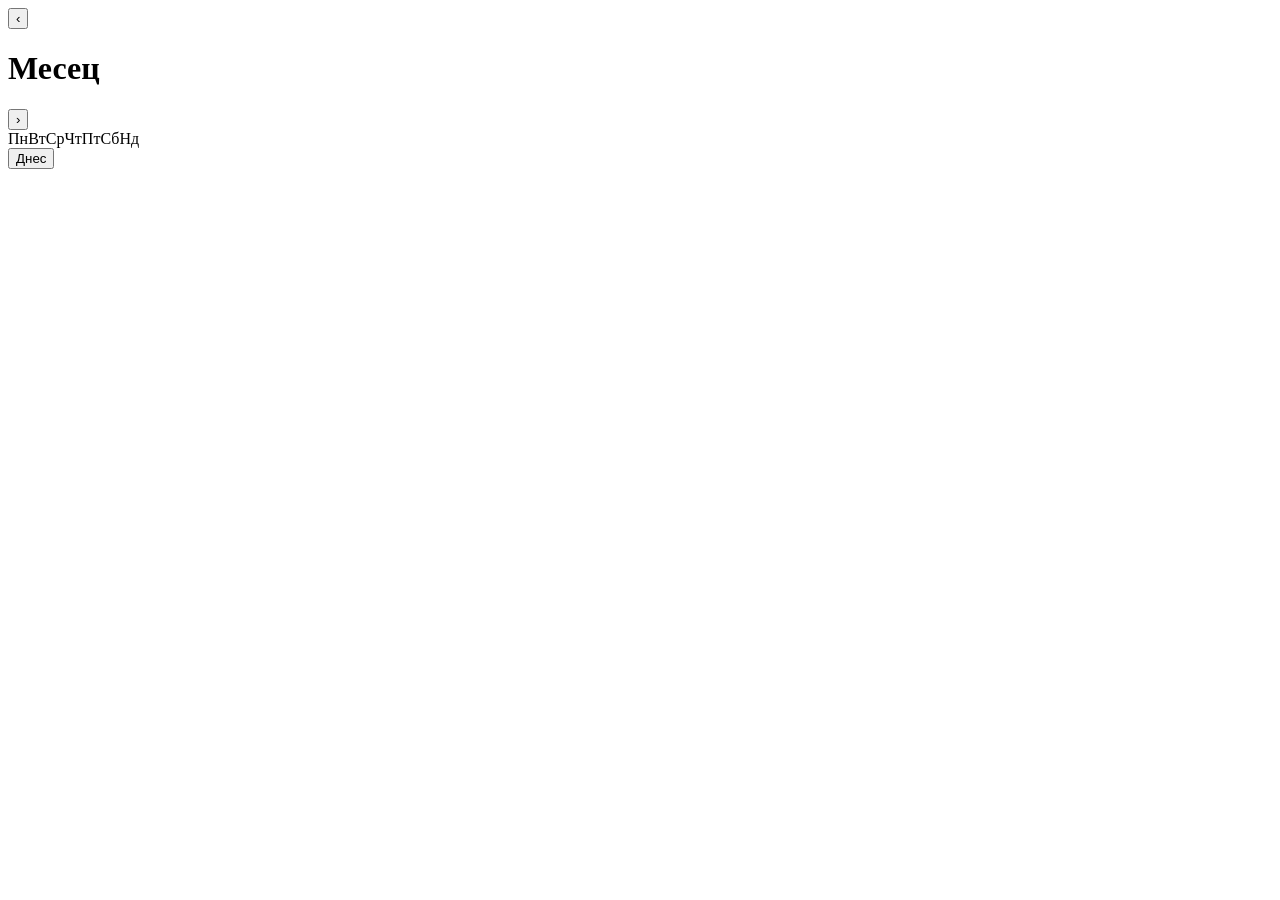
==== index.html @ 389484ac "Add files via upload" ====
<!DOCTYPE html>
<html lang="bg">
<head>
  <meta charset="UTF-8">
  <meta name="viewport" content="width=device-width, initial-scale=1, viewport-fit=cover">
  <meta name="theme-color" content="#2B4C7E">
  <title>Календар</title>
  <link rel="preconnect" href="https://fonts.googleapis.com">
  <link rel="preconnect" href="https://fonts.gstatic.com" crossorigin>
  <link href="https://fonts.googleapis.com/css2?family=Manrope:wght@400;600;800&display=swap" rel="stylesheet">
  <link rel="stylesheet" href="css/style.css">
</head>
<body class="page-calendar">
  <header class="month-bar">
    <button class="nav-btn" id="prevMonth" aria-label="Предишен месец">‹</button>
    <h1 id="monthTitle" class="month-title">Месец</h1>
    <button class="nav-btn" id="nextMonth" aria-label="Следващ месец">›</button>
  </header>

  <main class="calendar">
    <div class="weekdays" aria-hidden="true">
      <span>Пн</span><span>Вт</span><span>Ср</span><span>Чт</span><span>Пт</span><span>Сб</span><span>Нд</span>
    </div>
    <div class="days" id="daysGrid" role="grid"></div>
  </main>

  <footer class="bottom-bar">
    <button class="today-btn" id="goToday">Днес</button>
  </footer>

  <script src="js/storage.js"></script>
  <script src="js/dates.js"></script>
  <script src="js/calendar.js"></script>
</body>
</html>
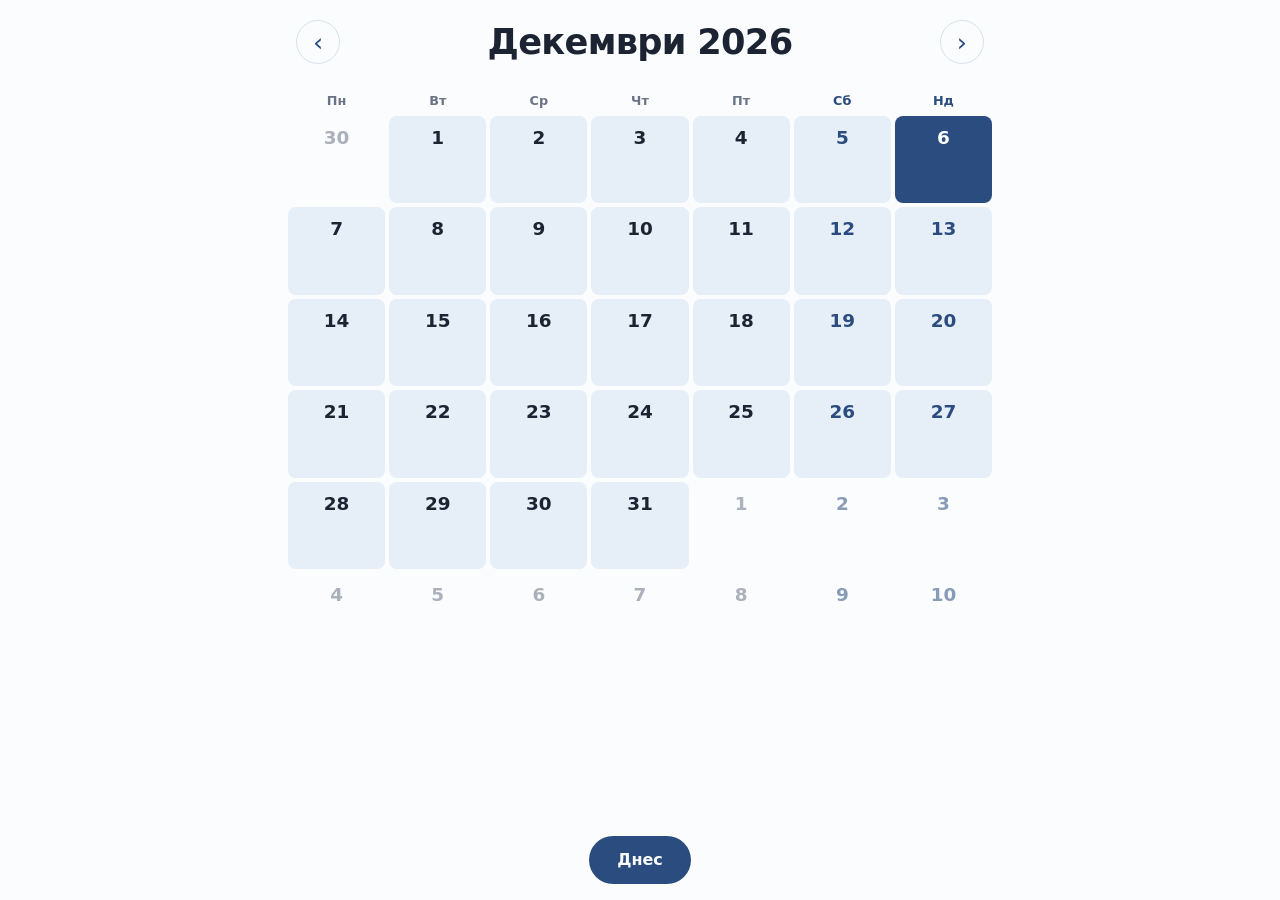
==== commit a823466c: "Add files via upload" ====
--- a/index.html
+++ b/index.html
@@ -8,7 +8,7 @@
   <link rel="preconnect" href="https://fonts.googleapis.com">
   <link rel="preconnect" href="https://fonts.gstatic.com" crossorigin>
   <link href="https://fonts.googleapis.com/css2?family=Manrope:wght@400;600;800&display=swap" rel="stylesheet">
-  <link rel="stylesheet" href="css/style.css">
+  <link rel="stylesheet" href="css/style.css?v=4">
 </head>
 <body class="page-calendar">
   <header class="month-bar">
@@ -28,8 +28,8 @@
     <button class="today-btn" id="goToday">Днес</button>
   </footer>
 
-  <script src="js/storage.js"></script>
-  <script src="js/dates.js"></script>
-  <script src="js/calendar.js"></script>
+  <script src="js/storage.js?v=4"></script>
+  <script src="js/dates.js?v=4"></script>
+  <script src="js/calendar.js?v=4"></script>
 </body>
 </html>
--- a/css/style.css
+++ b/css/style.css
@@ -0,0 +1,330 @@
+/* ===== Цветове и основа ===== */
+:root {
+  --paper: #FBFCFE;
+  --ink: #1C2433;
+  --muted: #6A7486;
+  --blue: #2B4C7E;
+  --sky: #E6EEF8;
+  --line: #D9E1EC;
+  --gold: #E9A23B;
+  --danger: #B3412E;
+  --radius-s: 8px;
+  --radius-l: 18px;
+  color-scheme: light;
+  box-sizing: border-box;
+  padding-top: env(safe-area-inset-top, 0px);
+  padding-bottom: env(safe-area-inset-bottom, 0px);
+}
+@media (prefers-color-scheme: dark) {
+  :root {
+    --paper: #121822;
+    --ink: #E8EDF5;
+    --muted: #93A0B5;
+    --blue: #7FA6DD;
+    --sky: #1D2737;
+    --line: #2A3547;
+    --gold: #F0B65A;
+    --danger: #E07A66;
+    color-scheme: dark;
+  }
+}
+
+*, *::before, *::after { box-sizing: inherit; }
+
+html, body { height: 100%; }
+
+body {
+  margin: 0;
+  font-family: "Manrope", system-ui, -apple-system, "Segoe UI", Roboto, sans-serif;
+  background: var(--paper);
+  color: var(--ink);
+  line-height: 1.5;
+  -webkit-text-size-adjust: 100%;
+}
+
+button, input, textarea { font: inherit; color: inherit; }
+
+:focus-visible { outline: 3px solid var(--gold); outline-offset: 2px; }
+
+.nav-btn {
+  display: inline-grid;
+  place-items: center;
+  width: 44px;
+  height: 44px;
+  border: 1px solid var(--line);
+  border-radius: 50%;
+  background: transparent;
+  color: var(--blue);
+  font-size: 1.6rem;
+  line-height: 1;
+  text-decoration: none;
+  cursor: pointer;
+}
+.nav-btn:active { background: var(--sky); }
+
+/* ===== Календар ===== */
+.page-calendar {
+  display: flex;
+  flex-direction: column;
+  max-width: 720px;
+  margin: 0 auto;
+}
+
+.month-bar {
+  display: flex;
+  align-items: center;
+  justify-content: space-between;
+  gap: 12px;
+  padding: 16px;
+}
+
+.month-title {
+  margin: 0;
+  font-size: clamp(1.5rem, 6vw, 2.2rem);
+  font-weight: 800;
+  letter-spacing: -0.02em;
+  text-align: center;
+}
+
+.calendar { flex: 1; padding: 0 8px; }
+
+.weekdays,
+.days {
+  display: grid;
+  grid-template-columns: repeat(7, 1fr);
+  gap: 4px;
+}
+
+.weekdays span {
+  text-align: center;
+  font-size: 0.8rem;
+  font-weight: 600;
+  color: var(--muted);
+  padding: 6px 0;
+}
+.weekdays span:nth-child(n+6) { color: var(--blue); }
+
+.day-cell {
+  position: relative;
+  display: flex;
+  flex-direction: column;
+  align-items: center;
+  justify-content: flex-start;
+  aspect-ratio: 1 / 1.15;
+  padding-top: 8px;
+  border-radius: var(--radius-s);
+  background: var(--sky);
+  color: var(--ink);
+  text-decoration: none;
+  font-weight: 600;
+  font-size: 1.05rem;
+}
+.day-cell.other-month { background: transparent; color: var(--muted); opacity: 0.55; }
+.day-cell.weekend { color: var(--blue); }
+.day-cell.today {
+  background: var(--blue);
+  color: var(--paper);
+}
+.day-cell:active { transform: scale(0.96); }
+
+.dots {
+  display: flex;
+  gap: 3px;
+  margin-top: auto;
+  margin-bottom: 8px;
+}
+.dots i {
+  display: block;
+  width: 6px;
+  height: 6px;
+  border-radius: 50%;
+  background: var(--gold);
+}
+
+.bottom-bar {
+  position: sticky;
+  bottom: 0;
+  display: flex;
+  justify-content: center;
+  padding: 16px;
+  padding-bottom: calc(16px + env(safe-area-inset-bottom, 0px));
+  background: var(--paper);
+}
+
+.today-btn,
+.primary-btn {
+  min-height: 48px;
+  padding: 0 28px;
+  border: 0;
+  border-radius: 999px;
+  background: var(--blue);
+  color: var(--paper);
+  font-weight: 600;
+  cursor: pointer;
+}
+
+/* ===== Страница за ден ===== */
+.page-day { max-width: 640px; margin: 0 auto; }
+
+.day-bar {
+  position: sticky;
+  top: env(safe-area-inset-top, 0px);
+  z-index: 5;
+  display: flex;
+  align-items: center;
+  justify-content: space-between;
+  padding: 12px 16px;
+  background: var(--paper);
+  border-bottom: 1px solid var(--line);
+}
+.page-day::before {
+  content: "";
+  position: fixed;
+  inset: 0 0 auto;
+  height: env(safe-area-inset-top, 0px);
+  z-index: 10;
+  background: var(--paper);
+}
+
+.back-link {
+  color: var(--blue);
+  font-weight: 600;
+  text-decoration: none;
+  padding: 10px 0;
+}
+.day-arrows { display: flex; gap: 8px; }
+
+.day { padding: 8px 20px 40px; }
+
+/* Голямото число — основният акцент на страницата */
+.day-head {
+  display: flex;
+  align-items: flex-end;
+  gap: 16px;
+  padding: 12px 0 20px;
+  border-bottom: 1px solid var(--line);
+}
+.day-number {
+  margin: 0;
+  font-size: clamp(6rem, 34vw, 10rem);
+  font-weight: 800;
+  line-height: 0.82;
+  letter-spacing: -0.06em;
+  color: var(--blue);
+}
+.day-head.is-today .day-number { color: var(--gold); }
+.day-weekday { margin: 0; font-size: 1.4rem; font-weight: 800; }
+.day-month { margin: 0; color: var(--muted); }
+
+.section-title {
+  margin: 28px 0 12px;
+  font-size: 1.1rem;
+  font-weight: 800;
+}
+
+.event-list { list-style: none; margin: 0; padding: 0; }
+
+.event {
+  display: grid;
+  grid-template-columns: 64px 1fr auto;
+  gap: 12px;
+  align-items: start;
+  padding: 14px 0;
+  border-bottom: 1px solid var(--line);
+}
+.event-time { font-weight: 800; color: var(--blue); font-variant-numeric: tabular-nums; }
+.event-time.no-time { color: var(--muted); font-weight: 400; font-size: 0.9rem; }
+.event-title { margin: 0; font-weight: 600; overflow-wrap: anywhere; }
+.event-note { margin: 2px 0 0; color: var(--muted); font-size: 0.95rem; overflow-wrap: anywhere; white-space: pre-wrap; }
+
+.delete-btn {
+  min-width: 44px;
+  min-height: 44px;
+  border: 0;
+  background: transparent;
+  color: var(--danger);
+  font-size: 0.9rem;
+  cursor: pointer;
+}
+
+/* Календар на телефона */
+.cal-box { grid-column: 2 / -1; margin-top: -4px; }
+.cal-row { display: flex; flex-wrap: wrap; align-items: center; gap: 8px; }
+.cal-btn {
+  display: inline-flex;
+  align-items: center;
+  min-height: 40px;
+  padding: 0 14px;
+  border: 1px solid var(--blue);
+  border-radius: 999px;
+  background: transparent;
+  color: var(--blue);
+  font-size: 0.9rem;
+  font-weight: 600;
+  text-decoration: none;
+  cursor: pointer;
+}
+.cal-btn:active { background: var(--sky); }
+.cal-link {
+  min-height: 40px;
+  padding: 0 6px;
+  border: 0;
+  background: transparent;
+  color: var(--muted);
+  font-size: 0.9rem;
+  text-decoration: underline;
+  cursor: pointer;
+}
+.cal-ok { color: var(--blue); font-size: 0.9rem; font-weight: 600; }
+.cal-info { margin: 0 0 8px; font-size: 0.9rem; color: var(--muted); }
+
+.empty { color: var(--muted); margin: 8px 0 0; }
+.empty[hidden] { display: none; }
+
+.event-form {
+  margin-top: 12px;
+  padding: 4px 18px 20px;
+  border-radius: var(--radius-l);
+  background: var(--sky);
+}
+.field { display: block; margin-bottom: 14px; }
+.field span { display: block; font-size: 0.9rem; font-weight: 600; margin-bottom: 4px; }
+.field input,
+.field textarea {
+  width: 100%;
+  min-height: 46px;
+  padding: 10px 12px;
+  border: 1px solid var(--line);
+  border-radius: var(--radius-s);
+  background: var(--paper);
+  font-size: 16px; /* предотвратява автоматичното увеличаване на iPhone */
+}
+.field textarea { resize: vertical; }
+
+/* Час във формат 24 часа */
+.time-field { border: 0; padding: 0; margin: 0 0 14px; min-width: 0; }
+.time-field legend { padding: 0; font-size: 0.9rem; font-weight: 600; margin-bottom: 4px; }
+.time-selects { display: flex; align-items: center; gap: 8px; }
+.time-sep { font-weight: 800; font-size: 1.2rem; }
+.time-selects select {
+  min-height: 46px;
+  min-width: 96px;
+  padding: 10px 12px;
+  border: 1px solid var(--line);
+  border-radius: var(--radius-s);
+  background: var(--paper);
+  color: var(--ink);
+  font: inherit;
+  font-size: 16px;
+  font-variant-numeric: tabular-nums;
+}
+.time-selects select:disabled { opacity: 0.5; }
+.primary-btn { width: 100%; }
+
+@media (min-width: 600px) {
+  .day-cell { aspect-ratio: 1 / 0.9; font-size: 1.15rem; }
+}
+
+@media (prefers-reduced-motion: reduce) {
+  .day-cell:active { transform: none; }
+}
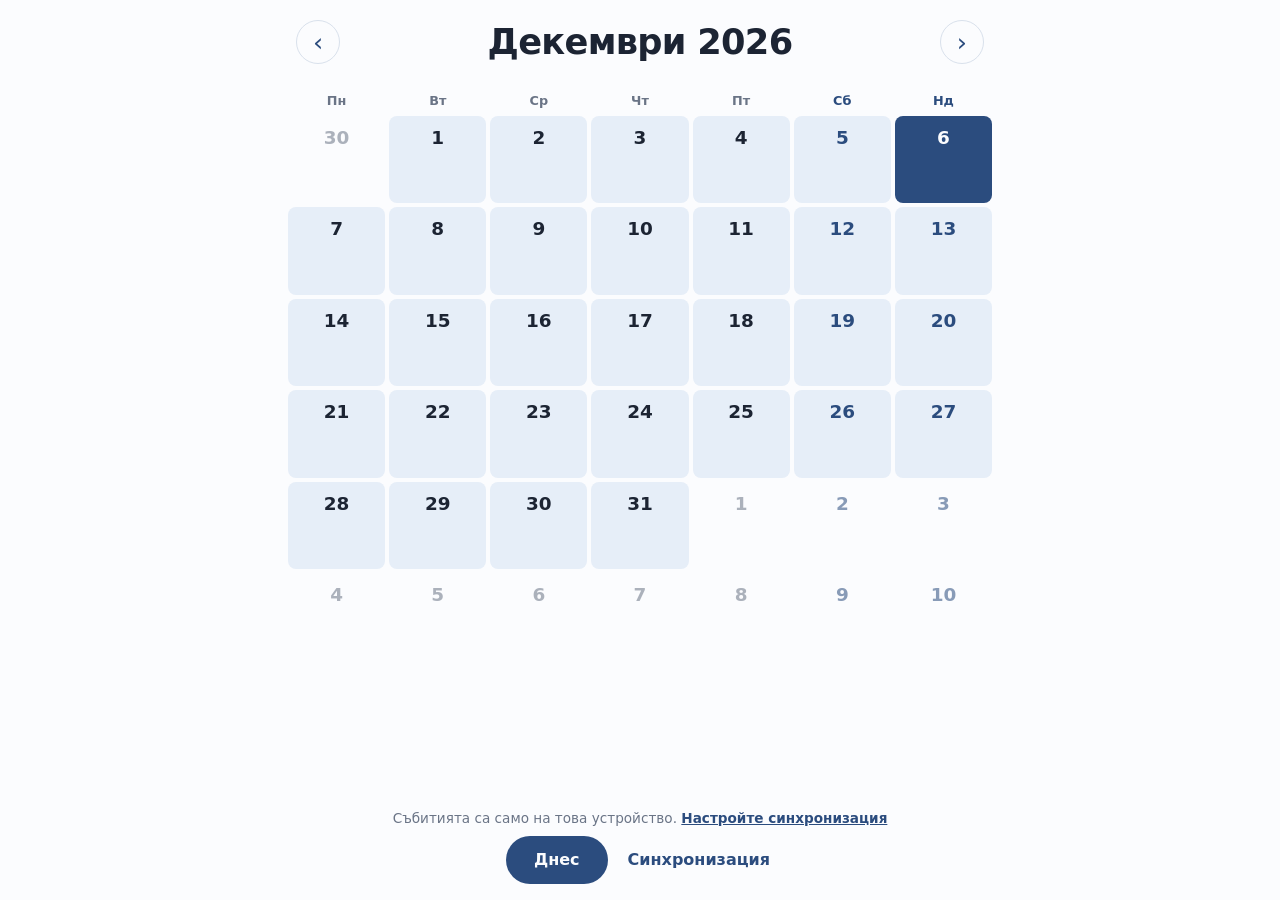
==== commit 486f94b0: "Add files via upload" ====
--- a/index.html
+++ b/index.html
@@ -8,7 +8,7 @@
   <link rel="preconnect" href="https://fonts.googleapis.com">
   <link rel="preconnect" href="https://fonts.gstatic.com" crossorigin>
   <link href="https://fonts.googleapis.com/css2?family=Manrope:wght@400;600;800&display=swap" rel="stylesheet">
-  <link rel="stylesheet" href="css/style.css?v=4">
+  <link rel="stylesheet" href="css/style.css?v=5">
 </head>
 <body class="page-calendar">
   <header class="month-bar">
@@ -25,11 +25,17 @@
   </main>
 
   <footer class="bottom-bar">
-    <button class="today-btn" id="goToday">Днес</button>
+    <p class="sync-status" id="syncStatus"></p>
+    <div class="bottom-actions">
+      <button class="today-btn" id="goToday">Днес</button>
+      <a class="settings-link" href="settings.html">Синхронизация</a>
+    </div>
   </footer>
 
-  <script src="js/storage.js?v=4"></script>
-  <script src="js/dates.js?v=4"></script>
-  <script src="js/calendar.js?v=4"></script>
+  <script src="js/github.js?v=5"></script>
+  <script src="js/storage.js?v=5"></script>
+  <script src="js/dates.js?v=5"></script>
+  <script src="js/calendar.js?v=5"></script>
+  <script src="js/syncstatus.js?v=5"></script>
 </body>
 </html>
--- a/css/style.css
+++ b/css/style.css
@@ -145,7 +145,9 @@
   position: sticky;
   bottom: 0;
   display: flex;
-  justify-content: center;
+  flex-direction: column;
+  align-items: center;
+  gap: 8px;
   padding: 16px;
   padding-bottom: calc(16px + env(safe-area-inset-bottom, 0px));
   background: var(--paper);
@@ -328,3 +330,32 @@
 @media (prefers-reduced-motion: reduce) {
   .day-cell:active { transform: none; }
 }
+
+/* ===== Синхронизация ===== */
+.bottom-actions { display: flex; align-items: center; gap: 16px; }
+.settings-link { color: var(--blue); font-weight: 600; text-decoration: none; padding: 12px 4px; }
+
+.sync-status { margin: 0; font-size: 0.85rem; color: var(--muted); text-align: center; min-height: 1.3em; }
+.page-day .sync-status { text-align: left; margin-top: 12px; }
+.sync-status a { color: var(--blue); font-weight: 600; }
+.sync-status.is-ok::before { content: "✓ "; color: var(--blue); }
+.sync-status.is-auth,
+.sync-status.is-offline { color: var(--danger); }
+
+.settings-title { margin: 8px 0 8px; font-size: 1.8rem; font-weight: 800; letter-spacing: -0.02em; }
+.settings-lead { margin: 0 0 4px; max-width: 60ch; }
+.page-settings code { font-size: 0.9em; background: var(--sky); padding: 1px 5px; border-radius: 4px; }
+
+.help { margin: 16px 0; border: 1px solid var(--line); border-radius: var(--radius-s); padding: 0 14px; }
+.help summary,
+.advanced summary { cursor: pointer; font-weight: 600; color: var(--blue); padding: 12px 0; }
+.help ol { padding-left: 1.2em; margin: 0 0 8px; }
+.help li { margin-bottom: 8px; }
+.help p { color: var(--muted); font-size: 0.9rem; }
+.advanced { margin-bottom: 10px; }
+
+.form-msg { margin: 12px 0 0; font-size: 0.95rem; }
+.form-msg.is-ok { color: var(--blue); font-weight: 600; }
+.form-msg.is-error { color: var(--danger); font-weight: 600; }
+.forget-btn { margin-top: 16px; }
+.forget-btn[hidden] { display: none; }
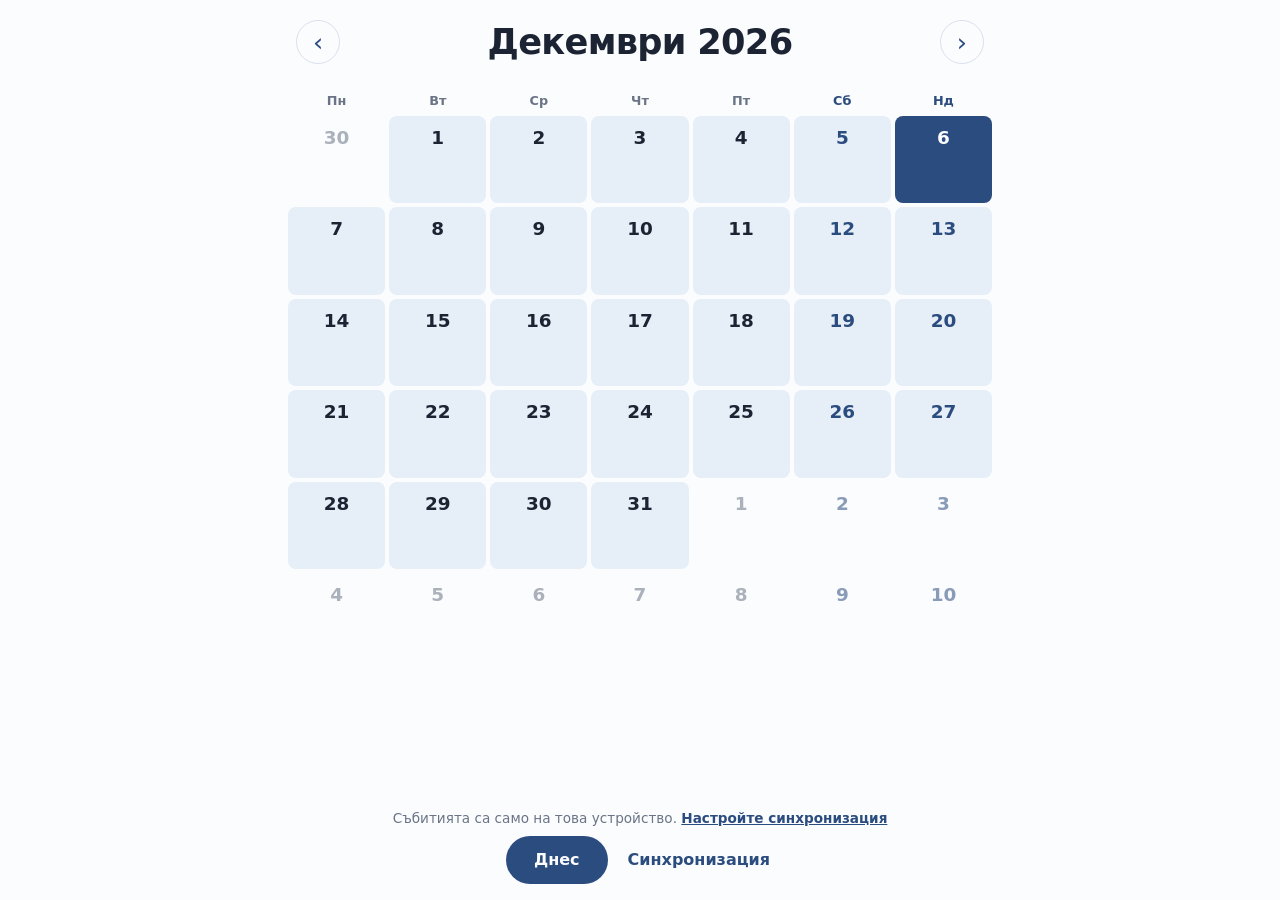
==== commit 452427ad: "Add files via upload" ====
--- a/index.html
+++ b/index.html
@@ -8,7 +8,7 @@
   <link rel="preconnect" href="https://fonts.googleapis.com">
   <link rel="preconnect" href="https://fonts.gstatic.com" crossorigin>
   <link href="https://fonts.googleapis.com/css2?family=Manrope:wght@400;600;800&display=swap" rel="stylesheet">
-  <link rel="stylesheet" href="css/style.css?v=5">
+  <link rel="stylesheet" href="css/style.css?v=6">
 </head>
 <body class="page-calendar">
   <header class="month-bar">
@@ -32,10 +32,10 @@
     </div>
   </footer>
 
-  <script src="js/github.js?v=5"></script>
-  <script src="js/storage.js?v=5"></script>
-  <script src="js/dates.js?v=5"></script>
-  <script src="js/calendar.js?v=5"></script>
-  <script src="js/syncstatus.js?v=5"></script>
+  <script src="js/github.js?v=6"></script>
+  <script src="js/storage.js?v=6"></script>
+  <script src="js/dates.js?v=6"></script>
+  <script src="js/calendar.js?v=6"></script>
+  <script src="js/syncstatus.js?v=6"></script>
 </body>
 </html>
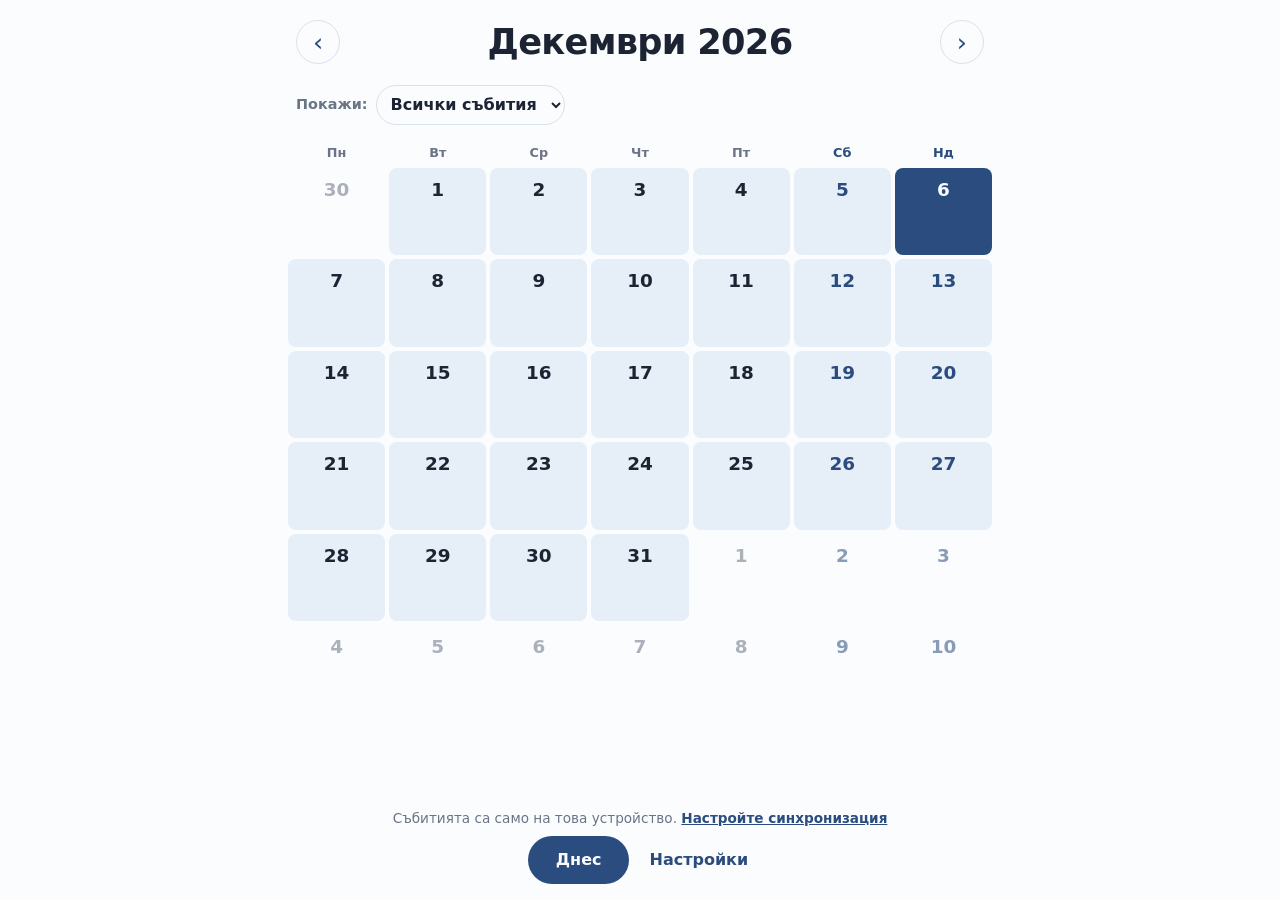
==== commit 46cbe14b: "Add files via upload" ====
--- a/index.html
+++ b/index.html
@@ -8,7 +8,7 @@
   <link rel="preconnect" href="https://fonts.googleapis.com">
   <link rel="preconnect" href="https://fonts.gstatic.com" crossorigin>
   <link href="https://fonts.googleapis.com/css2?family=Manrope:wght@400;600;800&display=swap" rel="stylesheet">
-  <link rel="stylesheet" href="css/style.css?v=6">
+  <link rel="stylesheet" href="css/style.css?v=7">
 </head>
 <body class="page-calendar">
   <header class="month-bar">
@@ -16,6 +16,17 @@
     <h1 id="monthTitle" class="month-title">Месец</h1>
     <button class="nav-btn" id="nextMonth" aria-label="Следващ месец">›</button>
   </header>
+
+  <div class="filter-bar">
+    <label class="filter">
+      <span>Покажи:</span>
+      <select id="filterSel" aria-label="Кои събития да се показват"></select>
+    </label>
+    <p class="legend" id="legend" hidden>
+      <span><i class="dot mine"></i>мои</span>
+      <span><i class="dot other"></i>на други</span>
+    </p>
+  </div>
 
   <main class="calendar">
     <div class="weekdays" aria-hidden="true">
@@ -28,14 +39,15 @@
     <p class="sync-status" id="syncStatus"></p>
     <div class="bottom-actions">
       <button class="today-btn" id="goToday">Днес</button>
-      <a class="settings-link" href="settings.html">Синхронизация</a>
+      <a class="settings-link" href="settings.html">Настройки</a>
     </div>
   </footer>
 
-  <script src="js/github.js?v=6"></script>
-  <script src="js/storage.js?v=6"></script>
-  <script src="js/dates.js?v=6"></script>
-  <script src="js/calendar.js?v=6"></script>
-  <script src="js/syncstatus.js?v=6"></script>
+  <script src="js/github.js?v=7"></script>
+  <script src="js/storage.js?v=7"></script>
+  <script src="js/who.js?v=7"></script>
+  <script src="js/dates.js?v=7"></script>
+  <script src="js/calendar.js?v=7"></script>
+  <script src="js/syncstatus.js?v=7"></script>
 </body>
 </html>
--- a/css/style.css
+++ b/css/style.css
@@ -359,3 +359,61 @@
 .form-msg.is-error { color: var(--danger); font-weight: 600; }
 .forget-btn { margin-top: 16px; }
 .forget-btn[hidden] { display: none; }
+
+/* ===== Мои / общи събития ===== */
+:root { --other: #5B8FD6; }
+@media (prefers-color-scheme: dark) { :root { --other: #7FA6DD; } }
+
+.filter-bar {
+  display: flex;
+  flex-wrap: wrap;
+  align-items: center;
+  justify-content: space-between;
+  gap: 8px 16px;
+  padding: 0 16px 12px;
+}
+.filter { display: inline-flex; align-items: center; gap: 8px; font-size: 0.9rem; font-weight: 600; color: var(--muted); }
+.filter select {
+  min-height: 40px;
+  max-width: 60vw;
+  padding: 6px 10px;
+  border: 1px solid var(--line);
+  border-radius: 999px;
+  background: var(--paper);
+  color: var(--ink);
+  font: inherit;
+  font-size: 16px;
+  font-weight: 600;
+}
+.legend { display: flex; gap: 14px; margin: 0; font-size: 0.85rem; color: var(--muted); }
+.legend[hidden] { display: none; }
+.legend span { display: inline-flex; align-items: center; gap: 6px; }
+.legend .dot { display: inline-block; width: 8px; height: 8px; border-radius: 50%; }
+.dot.mine, .dots i.mine { background: var(--gold); }
+.dot.other, .dots i.other { background: var(--other); }
+.day-cell.today .dots i.other { background: var(--paper); }
+
+.events-head {
+  display: flex;
+  flex-wrap: wrap;
+  align-items: center;
+  justify-content: space-between;
+  gap: 8px 16px;
+  margin: 28px 0 12px;
+}
+.events-head .section-title { margin: 0; }
+
+.event-author { margin: 2px 0 0; font-size: 0.8rem; font-weight: 600; color: var(--muted); }
+.event.is-mine .event-author { color: var(--gold); }
+.event.is-other .event-author { color: var(--other); }
+
+.hidden-note { margin: 10px 0 0; font-size: 0.9rem; color: var(--muted); }
+.hidden-note[hidden] { display: none; }
+.hidden-note .cal-link { padding: 0; min-height: 0; }
+
+.author-line { margin: 0 0 14px; }
+.author-line[hidden], .field[hidden] { display: none; }
+.author-line .cal-link { min-height: 0; }
+
+.name-form { margin-bottom: 8px; }
+.name-form .settings-lead { color: var(--muted); font-size: 0.9rem; margin-bottom: 12px; }
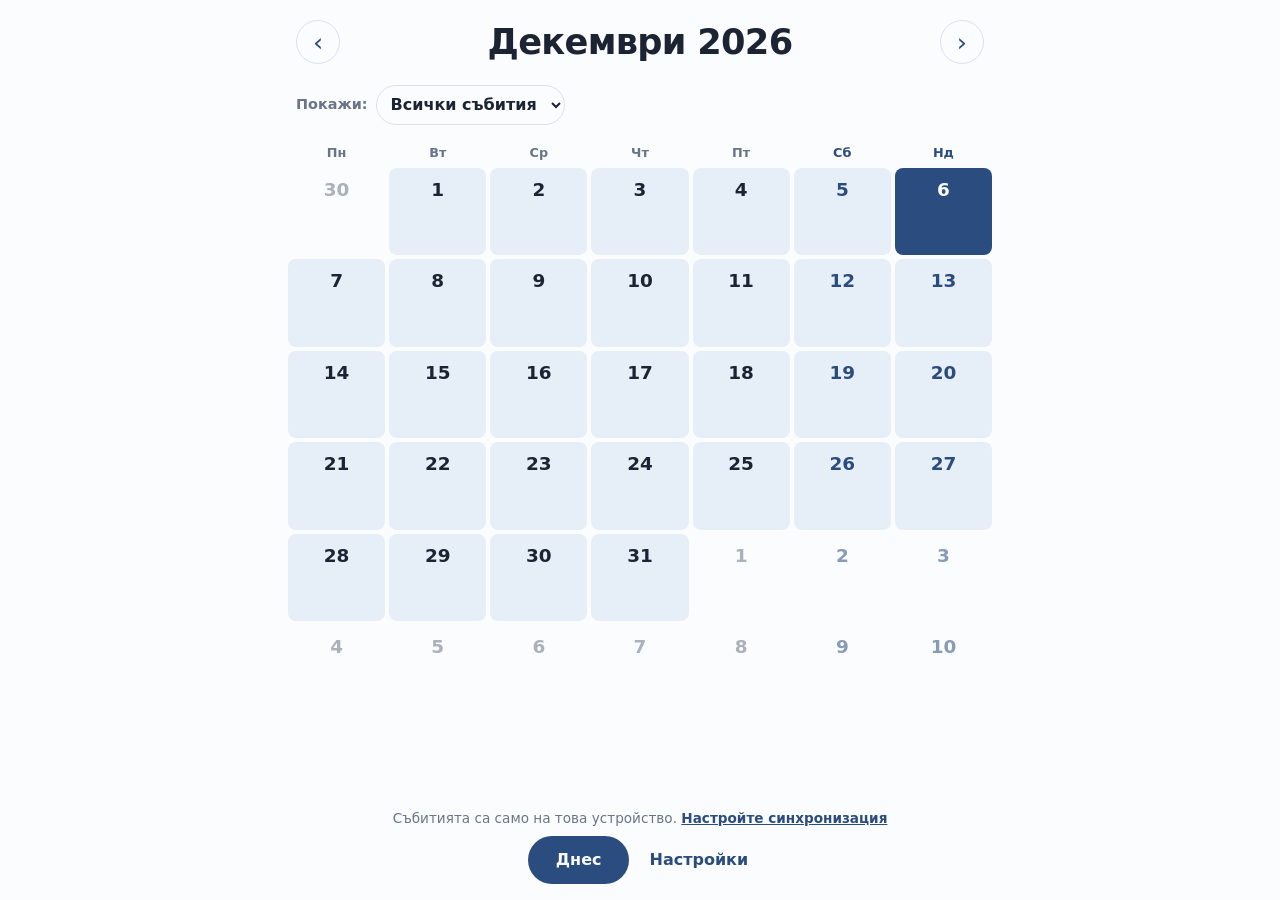
==== commit 97d2e3f5: "Add files via upload" ====
--- a/index.html
+++ b/index.html
@@ -8,7 +8,7 @@
   <link rel="preconnect" href="https://fonts.googleapis.com">
   <link rel="preconnect" href="https://fonts.gstatic.com" crossorigin>
   <link href="https://fonts.googleapis.com/css2?family=Manrope:wght@400;600;800&display=swap" rel="stylesheet">
-  <link rel="stylesheet" href="css/style.css?v=7">
+  <link rel="stylesheet" href="css/style.css?v=8">
 </head>
 <body class="page-calendar">
   <header class="month-bar">
--- a/css/style.css
+++ b/css/style.css
@@ -417,3 +417,35 @@
 
 .name-form { margin-bottom: 8px; }
 .name-form .settings-lead { color: var(--muted); font-size: 0.9rem; margin-bottom: 12px; }
+
+/* ===== Показване и копиране на ключа, сейф ===== */
+.field > label { display: block; font-size: 0.9rem; font-weight: 600; margin-bottom: 4px; }
+.field .input-row { display: flex; gap: 6px; margin: 0; font-size: inherit; font-weight: inherit; }
+.field .input-row input { flex: 1; min-width: 0; }
+.small-btn {
+  min-height: 46px;
+  padding: 0 14px;
+  border: 1px solid var(--blue);
+  border-radius: var(--radius-s);
+  background: var(--paper);
+  color: var(--blue);
+  font-weight: 600;
+  cursor: pointer;
+  white-space: nowrap;
+}
+.small-btn:active { background: var(--sky); }
+.small-btn:disabled { opacity: 0.5; cursor: default; }
+.transfer { margin-bottom: 28px; }
+.transfer .event-form { padding-top: 12px; }
+.transfer-out { margin-top: 16px; }
+.qr { display: grid; place-items: center; padding: 12px; margin: 0 auto 12px; width: fit-content; border-radius: var(--radius-s); background: #fff; }
+.qr svg { display: block; width: 220px; height: 220px; }
+.code-label { margin: 16px 0 4px; font-weight: 600; }
+.unlock-code { margin: 0 0 8px; font-size: 1.7rem; font-weight: 800; letter-spacing: 0.08em; color: var(--blue); font-variant-numeric: tabular-nums; }
+#importCode { font-size: 1.2rem; letter-spacing: 0.06em; text-transform: uppercase; }
+#makeBtn:disabled { opacity: 0.5; cursor: default; }
+@media (max-width: 440px) {
+  .field .input-row { flex-wrap: wrap; }
+  .field .input-row input { flex-basis: 100%; }
+  .field .input-row .small-btn { flex: 1; }
+}
